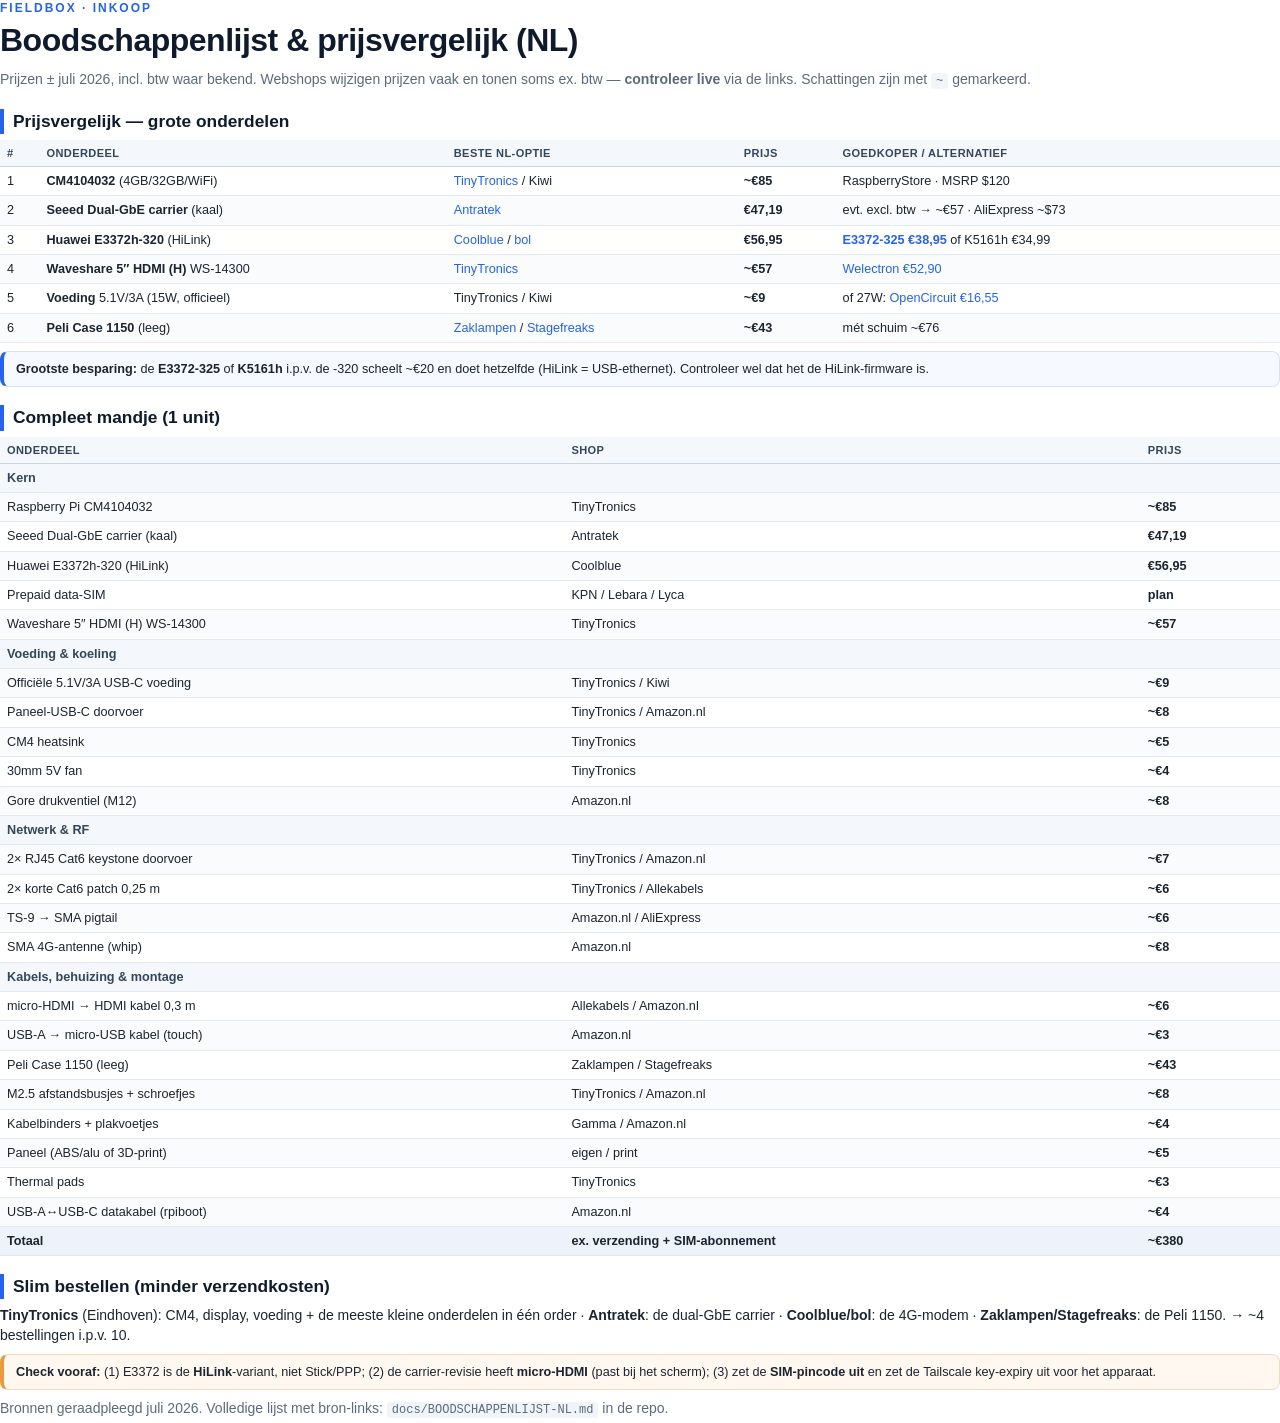
==== docs/Boodschappenlijst-NL.html @ bf8912f1 "Add standalone Dutch shopping-list PDF (with clickable order links) Co-Authored-By: Claude Opus 4.8 " ====
<!doctype html>
<html lang="nl">
<head>
<meta charset="utf-8" />
<title>FieldBox — Boodschappenlijst (NL)</title>
<style>
  @page { size: A4; margin: 14mm 13mm 15mm; }
  * { box-sizing: border-box; }
  html { -webkit-print-color-adjust: exact; print-color-adjust: exact; }
  body { font: 10.5pt/1.45 -apple-system, "Helvetica Neue", Arial, sans-serif; color: #1b2430; margin: 0; }
  h1 { font-size: 24pt; letter-spacing: -0.5px; margin: 0 0 2px; color: #0f1b2d; }
  h2 { font-size: 13pt; margin: 18px 0 4px; padding-left: 9px; border-left: 4px solid #2563eb; color: #0f1b2d; }
  .eyebrow { color: #2563eb; font-weight: 700; letter-spacing: 2px; text-transform: uppercase; font-size: 9pt; }
  p { margin: .4em 0; }
  a { color: #2563eb; text-decoration: none; }
  small, .muted { color: #5b6b7d; }
  code { font-family: "SF Mono", ui-monospace, Menlo, monospace; font-size: 9pt; background: #f1f4f8; padding: 1px 5px; border-radius: 4px; }
  table { width: 100%; border-collapse: collapse; margin: 6px 0; font-size: 9.5pt; }
  th, td { text-align: left; padding: 5px 7px; border-bottom: 1px solid #e4e9f0; vertical-align: top; }
  thead th { background: #f4f7fb; border-bottom: 1.5px solid #cdd8e6; color: #33465b; font-size: 8.3pt; text-transform: uppercase; letter-spacing: .4px; }
  tbody tr:nth-child(even) { background: #fafbfd; }
  .price { font-variant-numeric: tabular-nums; white-space: nowrap; font-weight: 600; }
  .tot td { border-top: 1.5px solid #cdd8e6; font-weight: 700; background: #eef3fb; }
  .note { background: #f6f9ff; border: 1px solid #d6e2f6; border-left: 4px solid #2563eb; border-radius: 8px; padding: 8px 12px; font-size: 9.5pt; margin: 8px 0; }
  .note.warn { background: #fff8f1; border-color: #f3d9bd; border-left-color: #ea9a3e; }
  .grp { font-weight: 700; color: #33465b; background: #f4f7fb; }
  section { break-inside: avoid; }
</style>
</head>
<body>

<div class="eyebrow">FieldBox &middot; Inkoop</div>
<h1>Boodschappenlijst &amp; prijsvergelijk (NL)</h1>
<p class="muted">Prijzen &plusmn; juli 2026, incl. btw waar bekend. Webshops wijzigen prijzen vaak en tonen soms
ex. btw &mdash; <strong>controleer live</strong> via de links. Schattingen zijn met <code>~</code> gemarkeerd.</p>

<section>
<h2>Prijsvergelijk — grote onderdelen</h2>
<table>
  <thead><tr><th>#</th><th>Onderdeel</th><th>Beste NL-optie</th><th>Prijs</th><th>Goedkoper / alternatief</th></tr></thead>
  <tbody>
    <tr><td>1</td><td><strong>CM4104032</strong> (4GB/32GB/WiFi)</td><td><a href="https://www.tinytronics.nl/en/development-boards/single-board-computers/raspberry-pi-compute-module-4-cm4-4gb-32gb-emmc">TinyTronics</a> / Kiwi</td><td class="price">~&euro;85</td><td>RaspberryStore &middot; MSRP $120</td></tr>
    <tr><td>2</td><td><strong>Seeed Dual-GbE carrier</strong> (kaal)</td><td><a href="https://www.antratek.nl/carrier-board-for-raspberry-pi-cm4">Antratek</a></td><td class="price">&euro;47,19</td><td>evt. excl. btw &rarr; ~&euro;57 &middot; AliExpress ~$73</td></tr>
    <tr><td>3</td><td><strong>Huawei E3372h-320</strong> (HiLink)</td><td><a href="https://www.coolblue.nl/product/599673/huawei-e3372h-320-4g-dongle.html">Coolblue</a> / <a href="https://www.bol.com/nl/nl/p/huawei-e3372h-320-modem-voor-mobiele-netwerken/9200000043463514/">bol</a></td><td class="price">&euro;56,95</td><td><strong><a href="https://www.mediawinkel.eu/nl/huawei-e3372-325.html">E3372-325 &euro;38,95</a></strong> of K5161h &euro;34,99</td></tr>
    <tr><td>4</td><td><strong>Waveshare 5&Prime; HDMI (H)</strong> WS-14300</td><td><a href="https://www.tinytronics.nl/en/displays/tft/waveshare-5-inch-hdmi-tft-lcd-(h)-display-800*480-with-touchscreen-raspberry-pi-compatible">TinyTronics</a></td><td class="price">~&euro;57</td><td><a href="https://www.welectron.com/Waveshare-14300-5inch-HDMI-LCD-H_1">Welectron &euro;52,90</a></td></tr>
    <tr><td>5</td><td><strong>Voeding</strong> 5.1V/3A (15W, officieel)</td><td>TinyTronics / Kiwi</td><td class="price">~&euro;9</td><td>of 27W: <a href="https://opencircuit.shop/product/raspberry-pi-5-usb-c-power-supply-27w-white-eu">OpenCircuit &euro;16,55</a></td></tr>
    <tr><td>6</td><td><strong>Peli Case 1150</strong> (leeg)</td><td><a href="https://www.zaklampen.nl/peli-case-1150-koffer-klein-zilver-zonder-schuim.html">Zaklampen</a> / <a href="https://www.stagefreaks.nl/peli-1150-case-leeg-zwart.html">Stagefreaks</a></td><td class="price">~&euro;43</td><td>mét schuim ~&euro;76</td></tr>
  </tbody>
</table>
<div class="note"><strong>Grootste besparing:</strong> de <strong>E3372-325</strong> of <strong>K5161h</strong> i.p.v. de -320 scheelt ~&euro;20 en doet hetzelfde (HiLink = USB-ethernet). Controleer wel dat het de HiLink-firmware is.</div>
</section>

<section>
<h2>Compleet mandje (1 unit)</h2>
<table>
  <thead><tr><th>Onderdeel</th><th>Shop</th><th>Prijs</th></tr></thead>
  <tbody>
    <tr><td class="grp" colspan="3">Kern</td></tr>
    <tr><td>Raspberry Pi CM4104032</td><td>TinyTronics</td><td class="price">~&euro;85</td></tr>
    <tr><td>Seeed Dual-GbE carrier (kaal)</td><td>Antratek</td><td class="price">&euro;47,19</td></tr>
    <tr><td>Huawei E3372h-320 (HiLink)</td><td>Coolblue</td><td class="price">&euro;56,95</td></tr>
    <tr><td>Prepaid data-SIM</td><td>KPN / Lebara / Lyca</td><td class="price">plan</td></tr>
    <tr><td>Waveshare 5&Prime; HDMI (H) WS-14300</td><td>TinyTronics</td><td class="price">~&euro;57</td></tr>
    <tr><td class="grp" colspan="3">Voeding &amp; koeling</td></tr>
    <tr><td>Officiële 5.1V/3A USB-C voeding</td><td>TinyTronics / Kiwi</td><td class="price">~&euro;9</td></tr>
    <tr><td>Paneel-USB-C doorvoer</td><td>TinyTronics / Amazon.nl</td><td class="price">~&euro;8</td></tr>
    <tr><td>CM4 heatsink</td><td>TinyTronics</td><td class="price">~&euro;5</td></tr>
    <tr><td>30mm 5V fan</td><td>TinyTronics</td><td class="price">~&euro;4</td></tr>
    <tr><td>Gore drukventiel (M12)</td><td>Amazon.nl</td><td class="price">~&euro;8</td></tr>
    <tr><td class="grp" colspan="3">Netwerk &amp; RF</td></tr>
    <tr><td>2&times; RJ45 Cat6 keystone doorvoer</td><td>TinyTronics / Amazon.nl</td><td class="price">~&euro;7</td></tr>
    <tr><td>2&times; korte Cat6 patch 0,25 m</td><td>TinyTronics / Allekabels</td><td class="price">~&euro;6</td></tr>
    <tr><td>TS-9 &rarr; SMA pigtail</td><td>Amazon.nl / AliExpress</td><td class="price">~&euro;6</td></tr>
    <tr><td>SMA 4G-antenne (whip)</td><td>Amazon.nl</td><td class="price">~&euro;8</td></tr>
    <tr><td class="grp" colspan="3">Kabels, behuizing &amp; montage</td></tr>
    <tr><td>micro-HDMI &rarr; HDMI kabel 0,3 m</td><td>Allekabels / Amazon.nl</td><td class="price">~&euro;6</td></tr>
    <tr><td>USB-A &rarr; micro-USB kabel (touch)</td><td>Amazon.nl</td><td class="price">~&euro;3</td></tr>
    <tr><td>Peli Case 1150 (leeg)</td><td>Zaklampen / Stagefreaks</td><td class="price">~&euro;43</td></tr>
    <tr><td>M2.5 afstandsbusjes + schroefjes</td><td>TinyTronics / Amazon.nl</td><td class="price">~&euro;8</td></tr>
    <tr><td>Kabelbinders + plakvoetjes</td><td>Gamma / Amazon.nl</td><td class="price">~&euro;4</td></tr>
    <tr><td>Paneel (ABS/alu of 3D-print)</td><td>eigen / print</td><td class="price">~&euro;5</td></tr>
    <tr><td>Thermal pads</td><td>TinyTronics</td><td class="price">~&euro;3</td></tr>
    <tr><td>USB-A&harr;USB-C datakabel (rpiboot)</td><td>Amazon.nl</td><td class="price">~&euro;4</td></tr>
    <tr class="tot"><td>Totaal</td><td>ex. verzending + SIM-abonnement</td><td class="price">~&euro;380</td></tr>
  </tbody>
</table>
</section>

<section>
<h2>Slim bestellen (minder verzendkosten)</h2>
<p><strong>TinyTronics</strong> (Eindhoven): CM4, display, voeding + de meeste kleine onderdelen in één order &middot;
<strong>Antratek</strong>: de dual-GbE carrier &middot; <strong>Coolblue/bol</strong>: de 4G-modem &middot;
<strong>Zaklampen/Stagefreaks</strong>: de Peli 1150. &rarr; ~4 bestellingen i.p.v. 10.</p>
<div class="note warn"><strong>Check vooraf:</strong> (1) E3372 is de <strong>HiLink</strong>-variant, niet Stick/PPP; (2) de carrier-revisie heeft <strong>micro-HDMI</strong> (past bij het scherm); (3) zet de <strong>SIM-pincode uit</strong> en zet de Tailscale key-expiry uit voor het apparaat.</div>
<p class="muted">Bronnen geraadpleegd juli 2026. Volledige lijst met bron-links: <code>docs/BOODSCHAPPENLIJST-NL.md</code> in de repo.</p>
</section>

</body>
</html>
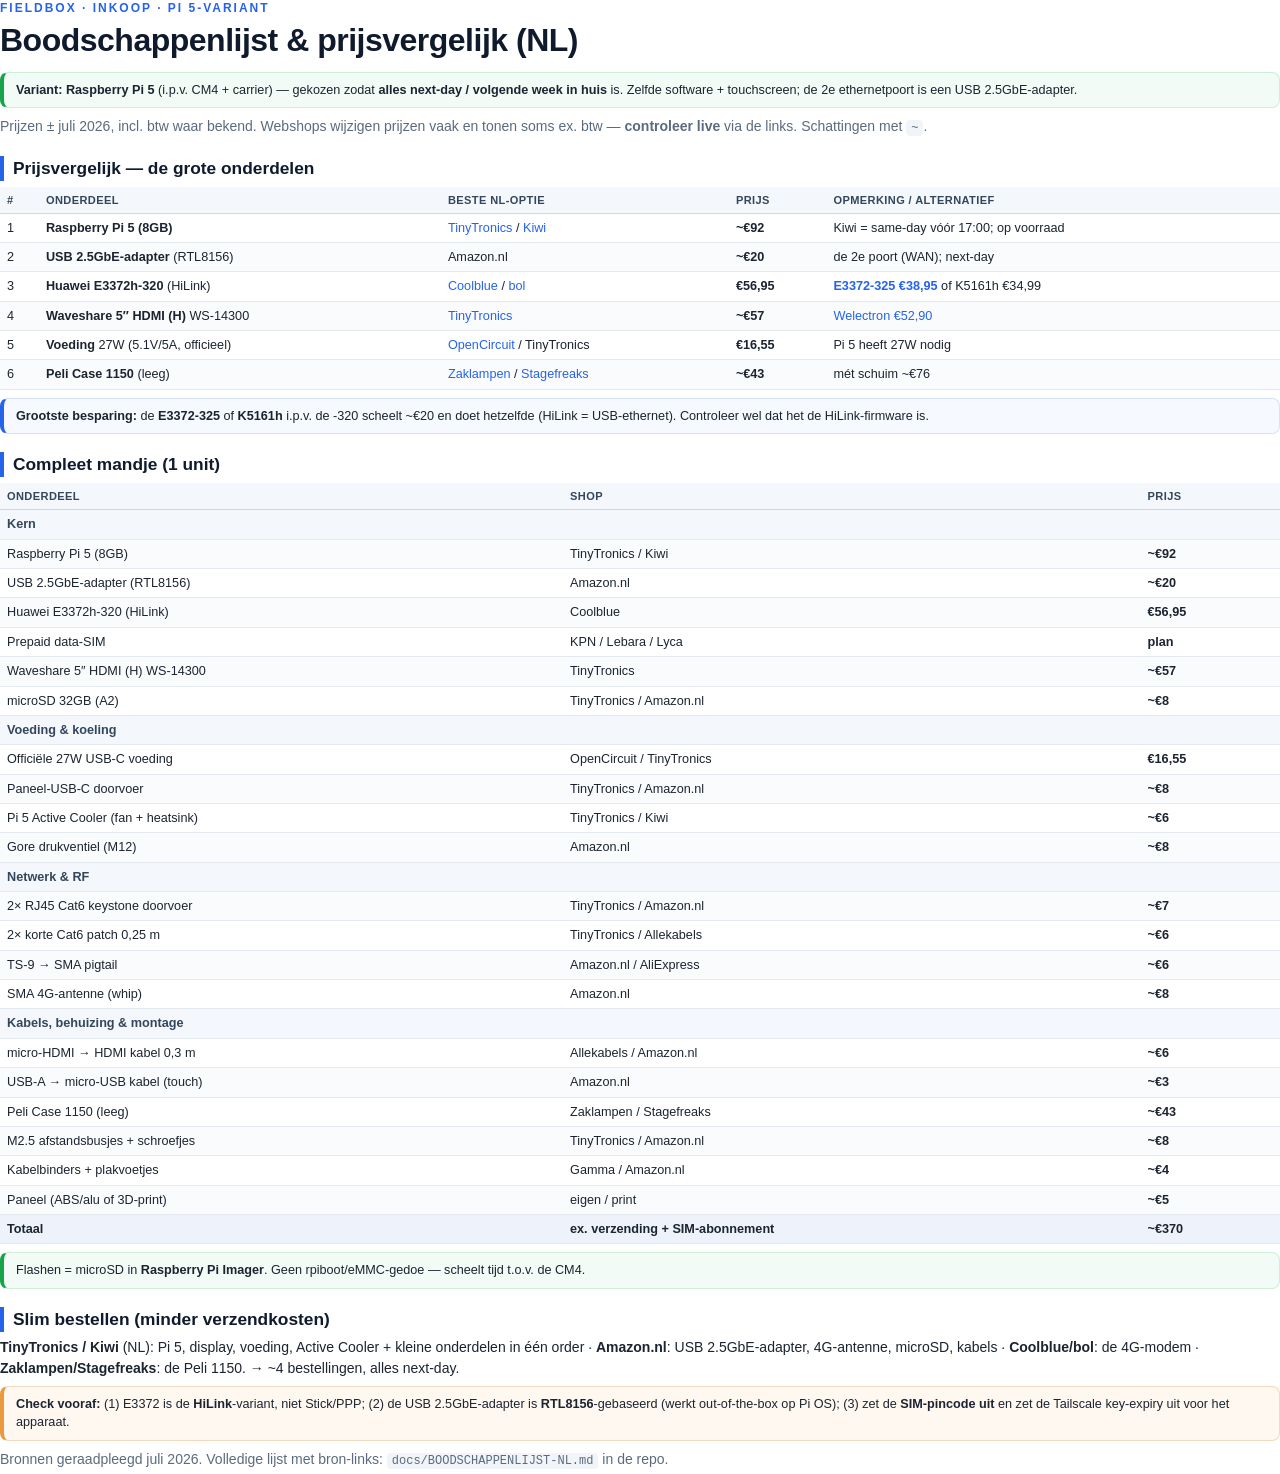
==== commit 008e2f86: "Switch platform to Raspberry Pi 5 + USB 2.5GbE (availability: everything next-day in NL) CM4 + Seeed" ====
--- a/docs/Boodschappenlijst-NL.html
+++ b/docs/Boodschappenlijst-NL.html
@@ -23,27 +23,31 @@
   .tot td { border-top: 1.5px solid #cdd8e6; font-weight: 700; background: #eef3fb; }
   .note { background: #f6f9ff; border: 1px solid #d6e2f6; border-left: 4px solid #2563eb; border-radius: 8px; padding: 8px 12px; font-size: 9.5pt; margin: 8px 0; }
   .note.warn { background: #fff8f1; border-color: #f3d9bd; border-left-color: #ea9a3e; }
+  .note.ok { background: #f2fbf5; border-color: #cdeed7; border-left-color: #16a34a; }
   .grp { font-weight: 700; color: #33465b; background: #f4f7fb; }
   section { break-inside: avoid; }
 </style>
 </head>
 <body>
 
-<div class="eyebrow">FieldBox &middot; Inkoop</div>
+<div class="eyebrow">FieldBox &middot; Inkoop &middot; Pi 5-variant</div>
 <h1>Boodschappenlijst &amp; prijsvergelijk (NL)</h1>
+<div class="note ok"><strong>Variant: Raspberry Pi 5</strong> (i.p.v. CM4 + carrier) &mdash; gekozen zodat
+<strong>alles next-day / volgende week in huis</strong> is. Zelfde software + touchscreen; de 2e
+ethernetpoort is een USB 2.5GbE-adapter.</div>
 <p class="muted">Prijzen &plusmn; juli 2026, incl. btw waar bekend. Webshops wijzigen prijzen vaak en tonen soms
-ex. btw &mdash; <strong>controleer live</strong> via de links. Schattingen zijn met <code>~</code> gemarkeerd.</p>
+ex. btw &mdash; <strong>controleer live</strong> via de links. Schattingen met <code>~</code>.</p>
 
 <section>
-<h2>Prijsvergelijk — grote onderdelen</h2>
+<h2>Prijsvergelijk — de grote onderdelen</h2>
 <table>
-  <thead><tr><th>#</th><th>Onderdeel</th><th>Beste NL-optie</th><th>Prijs</th><th>Goedkoper / alternatief</th></tr></thead>
+  <thead><tr><th>#</th><th>Onderdeel</th><th>Beste NL-optie</th><th>Prijs</th><th>Opmerking / alternatief</th></tr></thead>
   <tbody>
-    <tr><td>1</td><td><strong>CM4104032</strong> (4GB/32GB/WiFi)</td><td><a href="https://www.tinytronics.nl/en/development-boards/single-board-computers/raspberry-pi-compute-module-4-cm4-4gb-32gb-emmc">TinyTronics</a> / Kiwi</td><td class="price">~&euro;85</td><td>RaspberryStore &middot; MSRP $120</td></tr>
-    <tr><td>2</td><td><strong>Seeed Dual-GbE carrier</strong> (kaal)</td><td><a href="https://www.antratek.nl/carrier-board-for-raspberry-pi-cm4">Antratek</a></td><td class="price">&euro;47,19</td><td>evt. excl. btw &rarr; ~&euro;57 &middot; AliExpress ~$73</td></tr>
+    <tr><td>1</td><td><strong>Raspberry Pi 5 (8GB)</strong></td><td><a href="https://www.tinytronics.nl/en/development-boards/single-board-computers/raspberry-pi-5-8gb">TinyTronics</a> / <a href="https://www.kiwi-electronics.com/en/raspberry-pi-5-8gb-11580">Kiwi</a></td><td class="price">~&euro;92</td><td>Kiwi = same-day vóór 17:00; op voorraad</td></tr>
+    <tr><td>2</td><td><strong>USB 2.5GbE-adapter</strong> (RTL8156)</td><td>Amazon.nl</td><td class="price">~&euro;20</td><td>de 2e poort (WAN); next-day</td></tr>
     <tr><td>3</td><td><strong>Huawei E3372h-320</strong> (HiLink)</td><td><a href="https://www.coolblue.nl/product/599673/huawei-e3372h-320-4g-dongle.html">Coolblue</a> / <a href="https://www.bol.com/nl/nl/p/huawei-e3372h-320-modem-voor-mobiele-netwerken/9200000043463514/">bol</a></td><td class="price">&euro;56,95</td><td><strong><a href="https://www.mediawinkel.eu/nl/huawei-e3372-325.html">E3372-325 &euro;38,95</a></strong> of K5161h &euro;34,99</td></tr>
     <tr><td>4</td><td><strong>Waveshare 5&Prime; HDMI (H)</strong> WS-14300</td><td><a href="https://www.tinytronics.nl/en/displays/tft/waveshare-5-inch-hdmi-tft-lcd-(h)-display-800*480-with-touchscreen-raspberry-pi-compatible">TinyTronics</a></td><td class="price">~&euro;57</td><td><a href="https://www.welectron.com/Waveshare-14300-5inch-HDMI-LCD-H_1">Welectron &euro;52,90</a></td></tr>
-    <tr><td>5</td><td><strong>Voeding</strong> 5.1V/3A (15W, officieel)</td><td>TinyTronics / Kiwi</td><td class="price">~&euro;9</td><td>of 27W: <a href="https://opencircuit.shop/product/raspberry-pi-5-usb-c-power-supply-27w-white-eu">OpenCircuit &euro;16,55</a></td></tr>
+    <tr><td>5</td><td><strong>Voeding</strong> 27W (5.1V/5A, officieel)</td><td><a href="https://opencircuit.shop/product/raspberry-pi-5-usb-c-power-supply-27w-white-eu">OpenCircuit</a> / TinyTronics</td><td class="price">&euro;16,55</td><td>Pi 5 heeft 27W nodig</td></tr>
     <tr><td>6</td><td><strong>Peli Case 1150</strong> (leeg)</td><td><a href="https://www.zaklampen.nl/peli-case-1150-koffer-klein-zilver-zonder-schuim.html">Zaklampen</a> / <a href="https://www.stagefreaks.nl/peli-1150-case-leeg-zwart.html">Stagefreaks</a></td><td class="price">~&euro;43</td><td>mét schuim ~&euro;76</td></tr>
   </tbody>
 </table>
@@ -56,16 +60,16 @@
   <thead><tr><th>Onderdeel</th><th>Shop</th><th>Prijs</th></tr></thead>
   <tbody>
     <tr><td class="grp" colspan="3">Kern</td></tr>
-    <tr><td>Raspberry Pi CM4104032</td><td>TinyTronics</td><td class="price">~&euro;85</td></tr>
-    <tr><td>Seeed Dual-GbE carrier (kaal)</td><td>Antratek</td><td class="price">&euro;47,19</td></tr>
+    <tr><td>Raspberry Pi 5 (8GB)</td><td>TinyTronics / Kiwi</td><td class="price">~&euro;92</td></tr>
+    <tr><td>USB 2.5GbE-adapter (RTL8156)</td><td>Amazon.nl</td><td class="price">~&euro;20</td></tr>
     <tr><td>Huawei E3372h-320 (HiLink)</td><td>Coolblue</td><td class="price">&euro;56,95</td></tr>
     <tr><td>Prepaid data-SIM</td><td>KPN / Lebara / Lyca</td><td class="price">plan</td></tr>
     <tr><td>Waveshare 5&Prime; HDMI (H) WS-14300</td><td>TinyTronics</td><td class="price">~&euro;57</td></tr>
+    <tr><td>microSD 32GB (A2)</td><td>TinyTronics / Amazon.nl</td><td class="price">~&euro;8</td></tr>
     <tr><td class="grp" colspan="3">Voeding &amp; koeling</td></tr>
-    <tr><td>Officiële 5.1V/3A USB-C voeding</td><td>TinyTronics / Kiwi</td><td class="price">~&euro;9</td></tr>
+    <tr><td>Officiële 27W USB-C voeding</td><td>OpenCircuit / TinyTronics</td><td class="price">&euro;16,55</td></tr>
     <tr><td>Paneel-USB-C doorvoer</td><td>TinyTronics / Amazon.nl</td><td class="price">~&euro;8</td></tr>
-    <tr><td>CM4 heatsink</td><td>TinyTronics</td><td class="price">~&euro;5</td></tr>
-    <tr><td>30mm 5V fan</td><td>TinyTronics</td><td class="price">~&euro;4</td></tr>
+    <tr><td>Pi 5 Active Cooler (fan + heatsink)</td><td>TinyTronics / Kiwi</td><td class="price">~&euro;6</td></tr>
     <tr><td>Gore drukventiel (M12)</td><td>Amazon.nl</td><td class="price">~&euro;8</td></tr>
     <tr><td class="grp" colspan="3">Netwerk &amp; RF</td></tr>
     <tr><td>2&times; RJ45 Cat6 keystone doorvoer</td><td>TinyTronics / Amazon.nl</td><td class="price">~&euro;7</td></tr>
@@ -79,19 +83,19 @@
     <tr><td>M2.5 afstandsbusjes + schroefjes</td><td>TinyTronics / Amazon.nl</td><td class="price">~&euro;8</td></tr>
     <tr><td>Kabelbinders + plakvoetjes</td><td>Gamma / Amazon.nl</td><td class="price">~&euro;4</td></tr>
     <tr><td>Paneel (ABS/alu of 3D-print)</td><td>eigen / print</td><td class="price">~&euro;5</td></tr>
-    <tr><td>Thermal pads</td><td>TinyTronics</td><td class="price">~&euro;3</td></tr>
-    <tr><td>USB-A&harr;USB-C datakabel (rpiboot)</td><td>Amazon.nl</td><td class="price">~&euro;4</td></tr>
-    <tr class="tot"><td>Totaal</td><td>ex. verzending + SIM-abonnement</td><td class="price">~&euro;380</td></tr>
+    <tr class="tot"><td>Totaal</td><td>ex. verzending + SIM-abonnement</td><td class="price">~&euro;370</td></tr>
   </tbody>
 </table>
+<div class="note ok">Flashen = microSD in <strong>Raspberry Pi Imager</strong>. Geen rpiboot/eMMC-gedoe — scheelt tijd t.o.v. de CM4.</div>
 </section>
 
 <section>
 <h2>Slim bestellen (minder verzendkosten)</h2>
-<p><strong>TinyTronics</strong> (Eindhoven): CM4, display, voeding + de meeste kleine onderdelen in één order &middot;
-<strong>Antratek</strong>: de dual-GbE carrier &middot; <strong>Coolblue/bol</strong>: de 4G-modem &middot;
-<strong>Zaklampen/Stagefreaks</strong>: de Peli 1150. &rarr; ~4 bestellingen i.p.v. 10.</p>
-<div class="note warn"><strong>Check vooraf:</strong> (1) E3372 is de <strong>HiLink</strong>-variant, niet Stick/PPP; (2) de carrier-revisie heeft <strong>micro-HDMI</strong> (past bij het scherm); (3) zet de <strong>SIM-pincode uit</strong> en zet de Tailscale key-expiry uit voor het apparaat.</div>
+<p><strong>TinyTronics / Kiwi</strong> (NL): Pi 5, display, voeding, Active Cooler + kleine onderdelen in één order &middot;
+<strong>Amazon.nl</strong>: USB 2.5GbE-adapter, 4G-antenne, microSD, kabels &middot;
+<strong>Coolblue/bol</strong>: de 4G-modem &middot; <strong>Zaklampen/Stagefreaks</strong>: de Peli 1150.
+&rarr; ~4 bestellingen, alles next-day.</p>
+<div class="note warn"><strong>Check vooraf:</strong> (1) E3372 is de <strong>HiLink</strong>-variant, niet Stick/PPP; (2) de USB 2.5GbE-adapter is <strong>RTL8156</strong>-gebaseerd (werkt out-of-the-box op Pi OS); (3) zet de <strong>SIM-pincode uit</strong> en zet de Tailscale key-expiry uit voor het apparaat.</div>
 <p class="muted">Bronnen geraadpleegd juli 2026. Volledige lijst met bron-links: <code>docs/BOODSCHAPPENLIJST-NL.md</code> in de repo.</p>
 </section>
 
